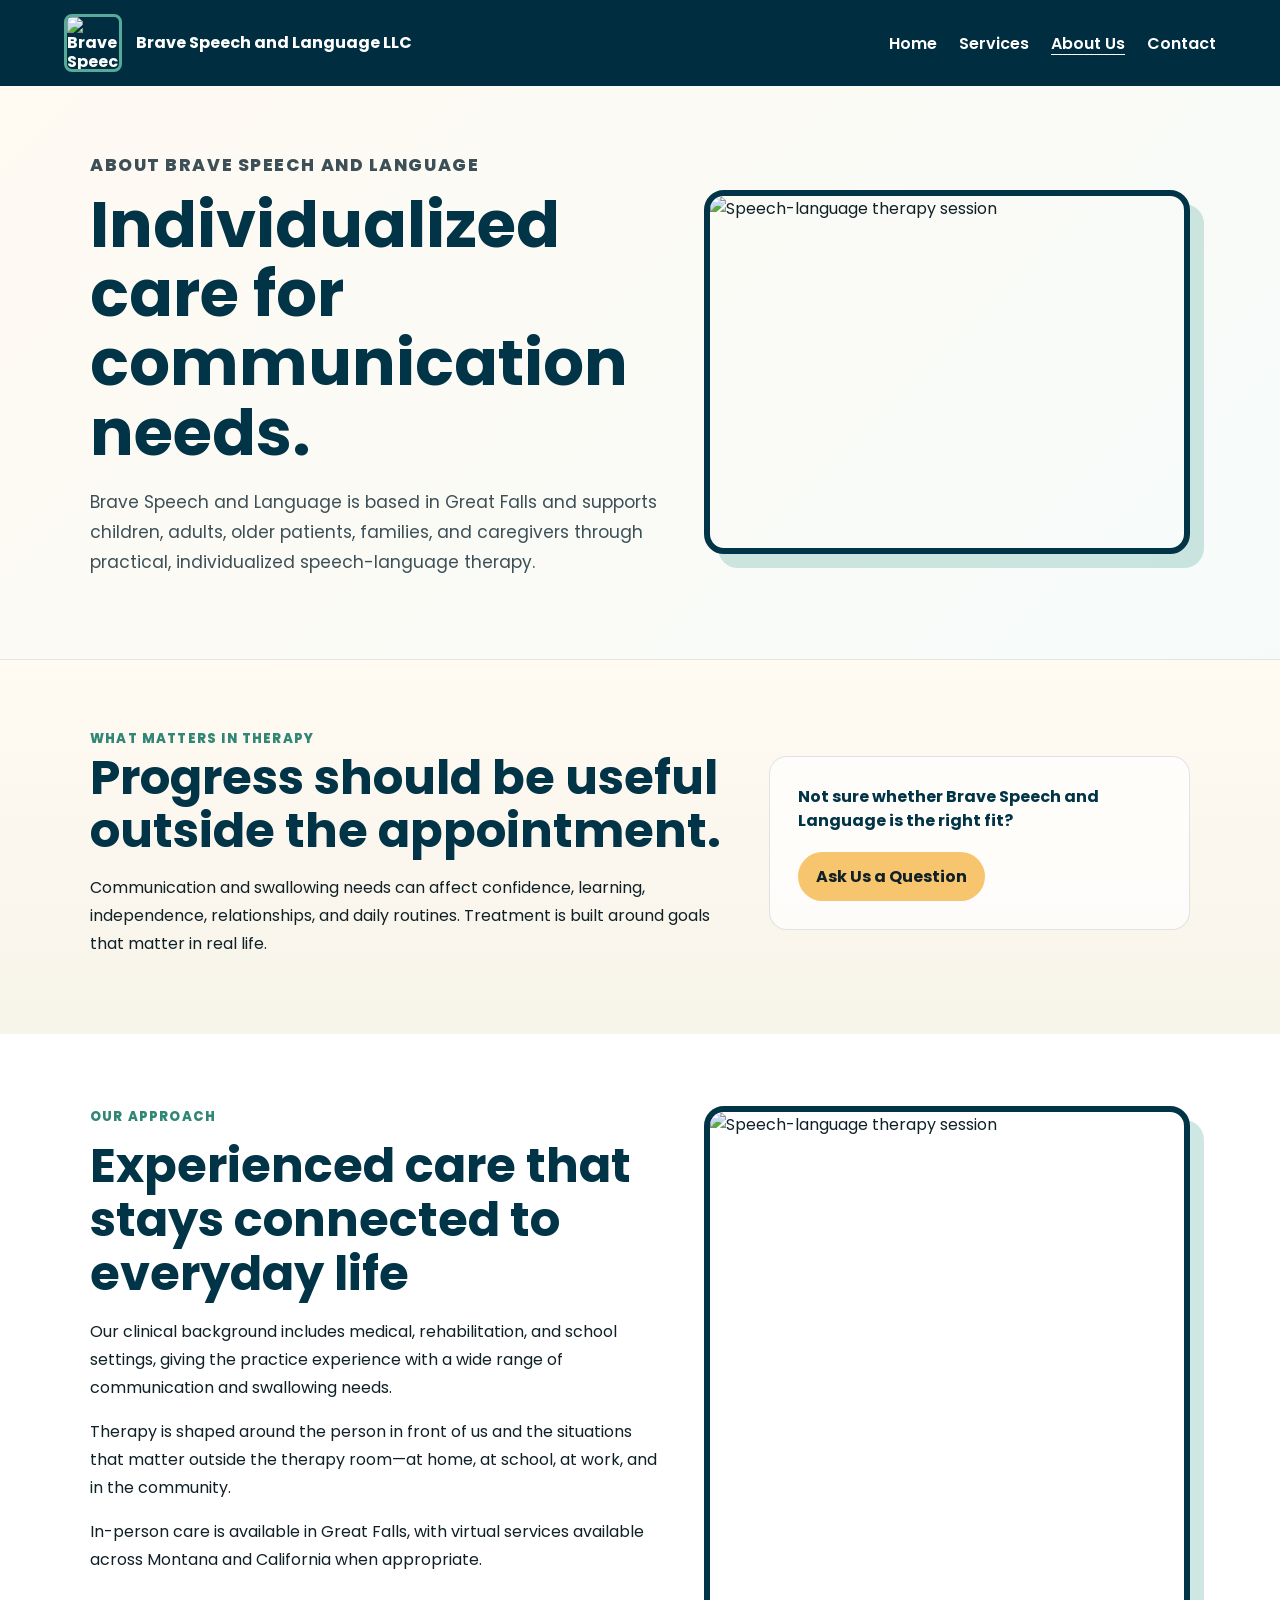
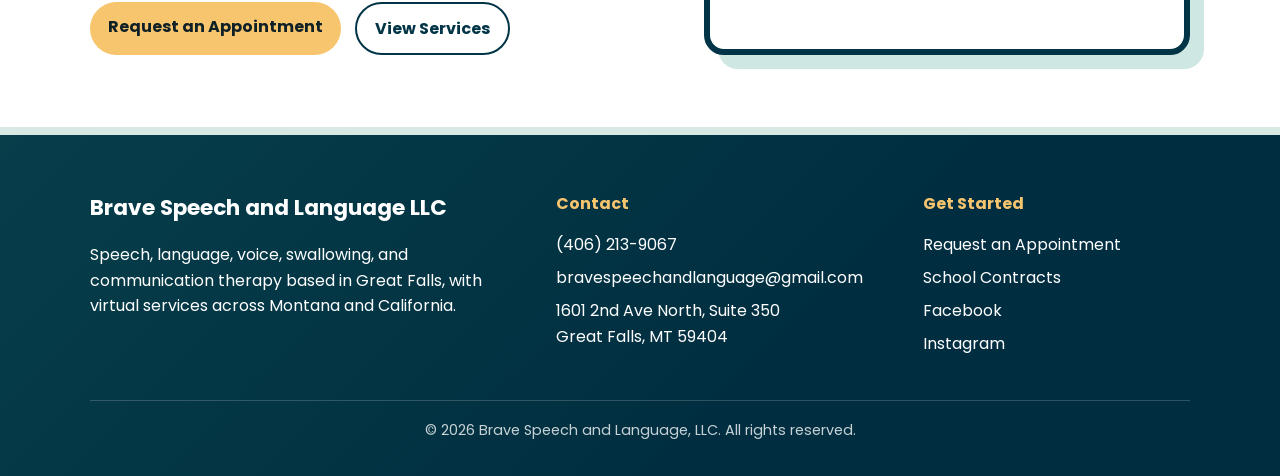
==== about.html @ a44c9393 "Add files via upload" ====
<!DOCTYPE html>
<html lang="en">
<head>
    <meta charset="UTF-8">
    <meta name="viewport" content="width=device-width, initial-scale=1.0">
    <meta name="description" content="Learn about Brave Speech and Language, a Great Falls-based speech-language pathology practice serving patients in person and through virtual care across Montana and California.">
    <title>About | Brave Speech and Language</title>
    <link rel="preconnect" href="https://fonts.googleapis.com">
    <link rel="preconnect" href="https://fonts.gstatic.com" crossorigin>
    <link href="https://fonts.googleapis.com/css2?family=Poppins:wght@400;500;600;700;800&display=swap" rel="stylesheet">
    <link rel="stylesheet" href="css/global.css">
</head>
<body>
    <header>
        <nav class="navbar" aria-label="Primary navigation">
            <a href="index.html" class="brand"><img src="imageFolder/BraveSpeechLogov2SaturatedWhite.jpg" alt="Brave Speech and Language logo" class="logo"><span>Brave Speech and Language LLC</span></a>
            <input type="checkbox" id="menu-checkbox">
            <label aria-label="Open navigation menu" class="hamburger-menu" for="menu-checkbox"><span class="menu-icon"></span><span class="menu-icon"></span><span class="menu-icon"></span></label>
            <ul class="nav-links"><li><a href="index.html">Home</a></li><li><a href="services.html">Services</a></li><li><a href="about.html" aria-current="page">About Us</a></li><li><a href="contact.html">Contact</a></li></ul>
        </nav>
    </header>

    <main>
        <section class="page-hero warm-page-hero">
            <div class="section-inner about-hero-grid">
                <div>
                    <p class="eyebrow">About Brave Speech and Language</p>
                    <h1>Individualized care for communication needs.</h1>
                    <p>Brave Speech and Language is based in Great Falls and supports children, adults, older patients, families, and caregivers through practical, individualized speech-language therapy.</p>
                </div>
                <img src="imageFolder\SoundingItOut.avif" alt="Speech-language therapy session" class="hero-image">
            </div>
        </section>
        <section class="about-closing">
            <div class="section-inner about-closing-grid">
                <div>
                    <p class="eyebrow">What matters in therapy</p>
                    <h2>Progress should be useful outside the appointment.</h2>
                    <p>Communication and swallowing needs can affect confidence, learning, independence, relationships, and daily routines. Treatment is built around goals that matter in real life.</p>
                </div>
                <div class="about-closing-action">
                    <p>Not sure whether Brave Speech and Language is the right fit?</p>
                    <a class="primary-button" href="contact.html">Ask Us a Question</a>
                </div>
            </div>
        </section>
        <section>
            <div class="section-inner about-story-grid">
                <div class="about-copy">
                    <p class="eyebrow">Our Approach</p>
                    <h2>Experienced care that stays connected to everyday life</h2>
                    <p>Our clinical background includes medical, rehabilitation, and school settings, giving the practice experience with a wide range of communication and swallowing needs.</p>
                    <p>Therapy is shaped around the person in front of us and the situations that matter outside the therapy room—at home, at school, at work, and in the community.</p>
                    <p>In-person care is available in Great Falls, with virtual services available across Montana and California when appropriate.</p>
                    <div class="page-actions"><a class="primary-button" href="https://app.pteverywhere.com/s/bravespeechandlanguage/register" target="_blank" rel="noopener noreferrer">Request an Appointment</a><a class="secondary-button" href="services.html">View Services</a></div>
                </div>
                <img src="imageFolder/Reading.jpg" alt="Speech-language therapy session" class="hero-image">
            </div>
        </section>
    </main>

    <footer class="site-footer">
        <div class="section-inner footer-grid">
            <div><h2>Brave Speech and Language LLC</h2><p>Speech, language, voice, swallowing, and communication therapy based in Great Falls, with virtual services across Montana and California.</p></div>
            <div><h3>Contact</h3><a href="tel:4062139067">(406) 213-9067</a><a href="mailto:bravespeechandlanguage@gmail.com">bravespeechandlanguage@gmail.com</a><p>1601 2nd Ave North, Suite 350<br>Great Falls, MT 59404</p></div>
            <div><h3>Get Started</h3><a href="https://app.pteverywhere.com/s/bravespeechandlanguage/register" target="_blank" rel="noopener noreferrer">Request an Appointment</a><a href="services.html#schools">School Contracts</a><a href="https://www.facebook.com/BraveSpeechandLanguage" target="_blank" rel="noopener noreferrer">Facebook</a><a href="https://www.instagram.com/brave_speech/" target="_blank" rel="noopener noreferrer">Instagram</a></div>
        </div>
        <div class="section-inner footer-bottom"><p>&copy; 2026 Brave Speech and Language, LLC. All rights reserved.</p></div>
    </footer>
</body>
</html>
---- css/global.css ----
* {
    box-sizing: border-box;
}

:root {
    --ink: #102027;
    --navy: #002e40;
    --navy-2: #013446;
    --teal: #328675;
    --mint: #55aa99;
    --wash: #f6fbfa;
    --warm-wash: #fffaf2;
    --gold: hsl(38, 90%, 70%);
    --border: rgba(1, 52, 70, 0.14);
    --shadow: 0 14px 34px rgba(0, 0, 0, 0.08);
}

html {
    scroll-behavior: smooth;
}

body {
    margin: 0;
    font-family: 'Poppins', sans-serif;
    background: #fff;
    color: var(--ink);
    text-align: left;
    padding-top: 86px;
}

img {
    display: block;
    max-width: 100%;
}

a {
    color: inherit;
}

section {
    padding: 72px 0;
}

.section-inner {
    width: min(1100px, 92%);
    margin: 0 auto;
}

.eyebrow {
    margin: 0 0 10px;
    color: var(--teal);
    font-size: 0.82rem;
    font-weight: 800;
    letter-spacing: 0.09em;
    text-transform: uppercase;
}

.section-intro {
    max-width: 720px;
    line-height: 1.75;
    color: #3e5057;
}
.services-section .section-intro {
    color: #e6f2ef;
}
.navbar {
    position: fixed;
    top: 0;
    left: 0;
    z-index: 15;
    display: flex;
    align-items: center;
    gap: 24px;
    width: 100%;
    min-height: 86px;
    padding: 12px 5%;
    background: var(--navy);
}

.brand {
    display: flex;
    align-items: center;
    gap: 14px;
    max-width: 360px;
    color: #fff;
    font-weight: 700;
    line-height: 1.2;
    text-decoration: none;
}

.logo {
    width: 58px;
    height: 58px;
    flex: 0 0 auto;
    object-fit: cover;
    border: 3px solid var(--mint);
    border-radius: 8px;
}

#menu-checkbox {
    display: none;
}

.hamburger-menu {
    display: none;
}

.nav-links {
    display: flex;
    align-items: center;
    gap: 22px;
    margin: 0 0 0 auto;
    padding: 0;
    list-style: none;
}

.nav-links a {
    color: #fff;
    font-weight: 600;
    text-decoration: none;
}

.nav-links a:hover,
.nav-links a:focus-visible,
.nav-links a[aria-current="page"] {
    text-decoration: underline;
    text-underline-offset: 5px;
}

.hero {
    padding: 76px 0;
}

.hero-grid {
    display: grid;
    grid-template-columns: 1.08fr 0.92fr;
    gap: 52px;
    align-items: center;
}

.hero h1,
.page-hero h1 {
    max-width: 760px;
    margin: 0 0 20px;
    color: var(--navy-2);
    font-size: clamp(2.25rem, 5vw, 4rem);
    line-height: 1.08;
}

.hero-copy > p:not(.eyebrow),
.page-hero p {
    max-width: 690px;
    font-size: 1.08rem;
    line-height: 1.75;
}

.hero-image {
    width: 100%;
    aspect-ratio: 4 / 3;
    object-fit: cover;
    border: 6px solid var(--navy-2);
    border-radius: 20px;
    box-shadow: 14px 14px 0 rgba(85, 170, 153, 0.28);
}

.hero-actions,
.page-actions {
    display: flex;
    flex-wrap: wrap;
    gap: 14px;
    margin-top: 28px;
}

.primary-button,
.secondary-button {
    display: inline-block;
    padding: 12px 18px;
    border-radius: 999px;
    font-weight: 700;
    text-decoration: none;
}

.primary-button {
    background: var(--gold);
    color: var(--ink);
}

.primary-button:hover,
.primary-button:focus-visible {
    filter: brightness(0.96);
}

.secondary-button {
    border: 2px solid var(--navy-2);
    color: var(--navy-2);
}

.trust-strip {
    padding: 28px 0;
    background: var(--wash);
}

.trust-grid {
    display: grid;
    grid-template-columns: repeat(4, 1fr);
    gap: 16px;
}

.trust-grid article {
    padding: 18px;
    background: #fff;
    border: 1px solid var(--border);
    border-radius: 14px;
}

.trust-grid strong {
    display: block;
    margin-bottom: 6px;
    color: var(--navy-2);
}

.trust-grid span {
    line-height: 1.5;
}

.mission-strip {
    padding: 48px 0;
}

.mission-strip-inner {
    padding: 12px 0 12px 28px;
    border-left: 6px solid var(--mint);
}

.mission-strip p:last-child {
    max-width: 850px;
    margin: 0;
    color: var(--navy-2);
    font-size: clamp(1.22rem, 2vw, 1.65rem);
    line-height: 1.55;
}

.who-layout,
.about-grid,
.contact-grid,
.school-contract-grid {
    display: grid;
    grid-template-columns: 0.9fr 1.1fr;
    gap: 52px;
    align-items: start;
}

.who-heading h2,
.section-heading,
.contact-copy h2,
.about-copy h2 {
    margin: 0 0 18px;
    color: var(--navy-2);
    font-size: clamp(2rem, 4vw, 3rem);
    line-height: 1.12;
}

.who-heading p,
.about-copy p,
.contact-copy p {
    line-height: 1.75;
}

.who-list {
    display: grid;
    gap: 10px;
}

.who-list article {
    display: grid;
    grid-template-columns: auto 1fr;
    gap: 18px;
    padding: 22px 0;
    border-bottom: 1px solid var(--border);
}

.who-list article > span {
    color: var(--teal);
    font-weight: 800;
}

.who-list h3 {
    margin: 0 0 8px;
    color: var(--navy-2);
}

.who-list p {
    margin: 0;
    line-height: 1.65;
}

.services-section {
    padding: 68px 0;
    background: linear-gradient(to top right, var(--navy-2), var(--teal));
    color: #fff;
}

.services-section .eyebrow {
    color: #d9f0ea;
}

.service-grid,
.process-grid,
.service-category-grid {
    display: grid;
    grid-template-columns: repeat(3, 1fr);
    gap: 22px;
    margin-top: 32px;
}

.service-card,
.process-card,
.service-category,
.info-card {
    padding: 24px;
    background: #fff;
    color: var(--ink);
    border: 1px solid var(--border);
    border-radius: 16px;
    box-shadow: 0 10px 24px rgba(0, 0, 0, 0.06);
}

.service-card h3,
.process-card h3,
.service-category h2,
.info-card h2,
.info-card h3 {
    margin-top: 0;
    color: var(--navy-2);
}

.service-card p,
.process-card p,
.service-category p,
.info-card p {
    line-height: 1.68;
}

.service-card .secondary-button {
    margin-top: 8px;
}

.process-section,
.contact-cta,
.page-hero,
.soft-section {
    background: var(--wash);
}

.service-category ul {
    display: grid;
    gap: 9px;
    margin: 18px 0 0;
    padding-left: 20px;
    line-height: 1.55;
}

.school-contract-panel {
    padding: 34px;
    border: 1px solid var(--border);
    border-radius: 20px;
    background: var(--navy-2);
    color: #fff;
}

.school-contract-panel h2 {
    margin-top: 0;
    color: #fff;
}

.school-contract-panel p {
    line-height: 1.7;
}

.contact-panel {
    display: grid;
    grid-template-columns: minmax(0, 1.1fr) minmax(280px, 0.9fr);
    gap: 40px;
    align-items: start;
    padding: 42px;
    overflow: hidden;
    background: #fff;
    border: 1px solid var(--border);
    border-radius: 22px;
    box-shadow: var(--shadow);
}

.contact-details {
    min-width: 0;
    padding: 28px;
    background: var(--navy-2);
    color: #fff;
    border-radius: 18px;
    overflow-wrap: anywhere;
}

.contact-details p {
    margin-top: 0;
    line-height: 1.6;
}

.contact-details a {
    color: #fff;
}

.contact-details .primary-button {
    margin-top: 10px;
    color: var(--ink);
}

.page-hero {
    padding: 64px 0;
}

.page-hero p {
    color: #3e5057;
}

.about-grid {
    grid-template-columns: 1.2fr 0.8fr;
}

.about-points {
    display: grid;
    gap: 16px;
}

.about-points .info-card {
    box-shadow: none;
}
.school-highlight img {
    max-width: 100%;
    height: auto;
    border-radius: 12px;
    margin-bottom: 18px;
}
.contact-grid {
    grid-template-columns: 1fr 1fr;
}

.contact-methods {
    display: grid;
    gap: 16px;
}

.contact-method {
    padding: 22px;
    border: 1px solid var(--border);
    border-radius: 16px;
    background: #fff;
}

.contact-method h2 {
    margin: 0 0 8px;
    color: var(--navy-2);
    font-size: 1.15rem;
}

.contact-method p {
    margin: 0;
    line-height: 1.65;
    overflow-wrap: anywhere;
}

.contact-method a {
    color: var(--navy-2);
}

.error-panel {
    max-width: 760px;
    margin: 0 auto;
    padding: 56px 0 72px;
    text-align: center;
}

.error-code {
    margin: 0;
    color: var(--mint);
    font-size: clamp(4.5rem, 14vw, 8rem);
    font-weight: 800;
    line-height: 1;
}

.error-panel h1 {
    margin: 14px 0;
    color: var(--navy-2);
    font-size: clamp(2rem, 5vw, 3.2rem);
}

.error-panel > p:not(.error-code) {
    max-width: 590px;
    margin: 0 auto;
    line-height: 1.7;
}

.site-footer {
    padding: 56px 0 24px;
    background: var(--navy);
    color: #fff;
}

.footer-grid {
    display: grid;
    grid-template-columns: 1.3fr 1fr 0.8fr;
    gap: 32px;
}

.site-footer h2,
.site-footer h3 {
    margin-top: 0;
}

.site-footer h2 {
    font-size: 1.35rem;
}

.site-footer h3 {
    color: var(--gold);
    font-size: 1rem;
}

.site-footer p {
    margin: 0 0 10px;
    line-height: 1.6;
}

.site-footer a {
    display: block;
    color: #fff;
    text-decoration: none;
    overflow-wrap: anywhere;
}

.site-footer a:hover,
.site-footer a:focus-visible {
    text-decoration: underline;
}

.footer-bottom {
    display: flex;
    align-items: center;
    justify-content: center;
    gap: 18px;
    margin-top: 36px;
    padding-top: 18px;
    border-top: 1px solid rgba(255, 255, 255, 0.18);
    color: rgba(255, 255, 255, 0.78);
    font-size: 0.9rem;
    text-align: center;
}

.footer-logo {
    max-height: 54px;
    width: auto;
}

@media (max-width: 840px) {
    body {
        padding-top: 82px;
    }

    section {
        padding: 56px 0;
    }

    .navbar {
        min-height: 82px;
        flex-wrap: wrap;
        gap: 12px;
    }

    .brand {
        max-width: 245px;
        font-size: 0.92rem;
    }

    .logo {
        width: 52px;
        height: 52px;
    }

    .hamburger-menu {
        display: flex;
        flex-direction: column;
        gap: 5px;
        margin-left: auto;
        padding: 10px;
        cursor: pointer;
    }

    .hamburger-menu .menu-icon {
        display: block;
        width: 28px;
        height: 3px;
        margin: 0;
        padding: 0;
        background: #fff;
        border-radius: 999px;
    }

    .nav-links {
        display: none;
        width: 100%;
        flex-direction: column;
        align-items: flex-start;
        gap: 12px;
        margin: 0;
        padding: 18px;
        background: var(--navy-2);
        border-radius: 12px;
    }

    #menu-checkbox:checked ~ .nav-links {
        display: flex;
    }

    .hero-grid,
    .trust-grid,
    .service-grid,
    .process-grid,
    .service-category-grid,
    .who-layout,
    .about-grid,
    .contact-grid,
    .contact-panel,
    .school-contract-grid {
        grid-template-columns: 1fr;
    }

    .hero {
        padding-top: 58px;
    }

    .hero-grid,
    .who-layout,
    .about-grid,
    .contact-grid {
        gap: 30px;
    }

    .contact-panel {
        padding: 28px;
    }

    .footer-grid {
        grid-template-columns: 1fr;
    }

    .footer-bottom {
        flex-direction: column;
    }
}

@media (max-width: 480px) {
    .brand span {
        max-width: 165px;
    }

    .section-inner {
        width: min(100% - 32px, 1100px);
    }

    .hero h1,
    .page-hero h1 {
        font-size: clamp(2rem, 11vw, 2.7rem);
    }

    .contact-panel,
    .school-contract-panel {
        padding: 22px;
    }
}


/* Client-directed refinements: warmer secondary pages, photo slots, and school-contract pathway */
.warm-page-hero {
    background: linear-gradient(135deg, var(--warm-wash), var(--wash));
}

.about-hero-grid,
.contact-hero-grid,
.about-story-grid,
.school-highlight-grid,
.school-contact-strip {
    display: grid;
    grid-template-columns: minmax(0, 1.08fr) minmax(280px, 0.92fr);
    gap: 44px;
    align-items: center;
}

.photo-placeholder {
    min-height: 280px;
    display: flex;
    flex-direction: column;
    align-items: center;
    justify-content: center;
    gap: 8px;
    padding: 28px;
    border: 2px dashed rgba(50, 134, 117, 0.55);
    border-radius: 22px;
    background: linear-gradient(145deg, rgba(255,255,255,0.85), rgba(246,251,250,0.92));
    color: var(--navy-2);
    text-align: center;
}

.photo-placeholder span {
    font-weight: 800;
    letter-spacing: 0.02em;
}

.photo-placeholder small {
    max-width: 260px;
    color: #5d6d72;
    line-height: 1.5;
}

.portrait-placeholder {
    min-height: 430px;
}

.landscape-placeholder {
    min-height: 300px;
}

.about-story-grid {
    align-items: stretch;
}

.values-grid {
    display: grid;
    grid-template-columns: repeat(3, 1fr);
    gap: 20px;
}

.value-card {
    padding: 28px;
    border-top: 4px solid var(--mint);
    border-radius: 0 0 16px 16px;
    background: #fff;
}

.value-card > span {
    color: var(--teal);
    font-weight: 800;
}

.value-card h3 {
    margin: 8px 0 10px;
    color: var(--navy-2);
}

.value-card p {
    margin: 0;
    line-height: 1.68;
}

.contact-side-stack {
    display: grid;
    gap: 18px;
}

.appointment-card {
    box-shadow: var(--shadow);
}

.service-area-card {
    padding: 26px;
    border: 1px solid var(--border);
    border-left: 5px solid var(--mint);
    border-radius: 16px;
    background: var(--warm-wash);
}

.service-area-card h2 {
    margin: 0 0 10px;
    color: var(--navy-2);
    font-size: 1.35rem;
}

.service-area-card p:last-child {
    margin-bottom: 0;
    line-height: 1.68;
}

.contact-method small {
    display: block;
    margin-top: 10px;
    color: #617278;
    line-height: 1.5;
}

.school-highlight {
    background: var(--warm-wash);
}

.school-highlight-action {
    padding: 28px;
    border: 1px solid rgba(1,52,70,0.16);
    border-radius: 18px;
    background: #fff;
}

.school-highlight-action p {
    margin-top: 0;
    color: var(--navy-2);
    font-weight: 700;
    line-height: 1.55;
}

.school-contact-strip {
    grid-template-columns: minmax(0, 1fr) auto;
}

.school-contact-strip h2 {
    margin: 0 0 12px;
    color: var(--navy-2);
}

.school-contact-strip p:last-child {
    max-width: 760px;
    margin-bottom: 0;
    line-height: 1.7;
}

.site-footer a {
    display: block;
    margin-bottom: 8px;
    color: #fff;
    text-decoration: none;
}

@media (max-width: 840px) {
    .about-hero-grid,
    .contact-hero-grid,
    .about-story-grid,
    .school-highlight-grid,
    .school-contact-strip,
    .values-grid {
        grid-template-columns: 1fr;
    }

    .photo-placeholder,
    .portrait-placeholder,
    .landscape-placeholder {
        min-height: 240px;
    }

    .school-contact-strip .secondary-button {
        justify-self: start;
    }
}

/* About-page simplification after client review */
.about-closing {
    position: relative;
    padding: 68px 0 76px;
    background: linear-gradient(180deg, #fffaf2 0%, #f7f4ea 100%);
    border-top: 1px solid rgba(1, 52, 70, 0.08);
}

.about-closing-grid {
    display: grid;
    grid-template-columns: minmax(0, 1.2fr) minmax(260px, 0.8fr);
    gap: 48px;
    align-items: center;
}

.about-closing h2 {
    max-width: 700px;
    margin: 0 0 16px;
    color: var(--navy-2);
    font-size: clamp(2rem, 4vw, 3rem);
    line-height: 1.12;
}

.about-closing p {
    max-width: 720px;
    margin-bottom: 0;
    line-height: 1.75;
}

.about-closing-action {
    padding: 28px;
    background: rgba(255, 255, 255, 0.7);
    border: 1px solid rgba(1, 52, 70, 0.12);
    border-radius: 18px;
}

.about-closing-action p {
    margin: 0 0 18px;
    color: var(--navy-2);
    font-weight: 700;
    line-height: 1.55;
}

/* Soften the visual handoff into the footer instead of a white-to-navy stripe. */
.about-closing + .site-footer,
main:has(.about-closing) + .site-footer {
    border-top: 8px solid #d8e9e4;
    background: linear-gradient(135deg, #073e4a 0%, var(--navy) 62%);
}

@media (max-width: 840px) {
    .about-closing-grid {
        grid-template-columns: 1fr;
        gap: 28px;
    }
}
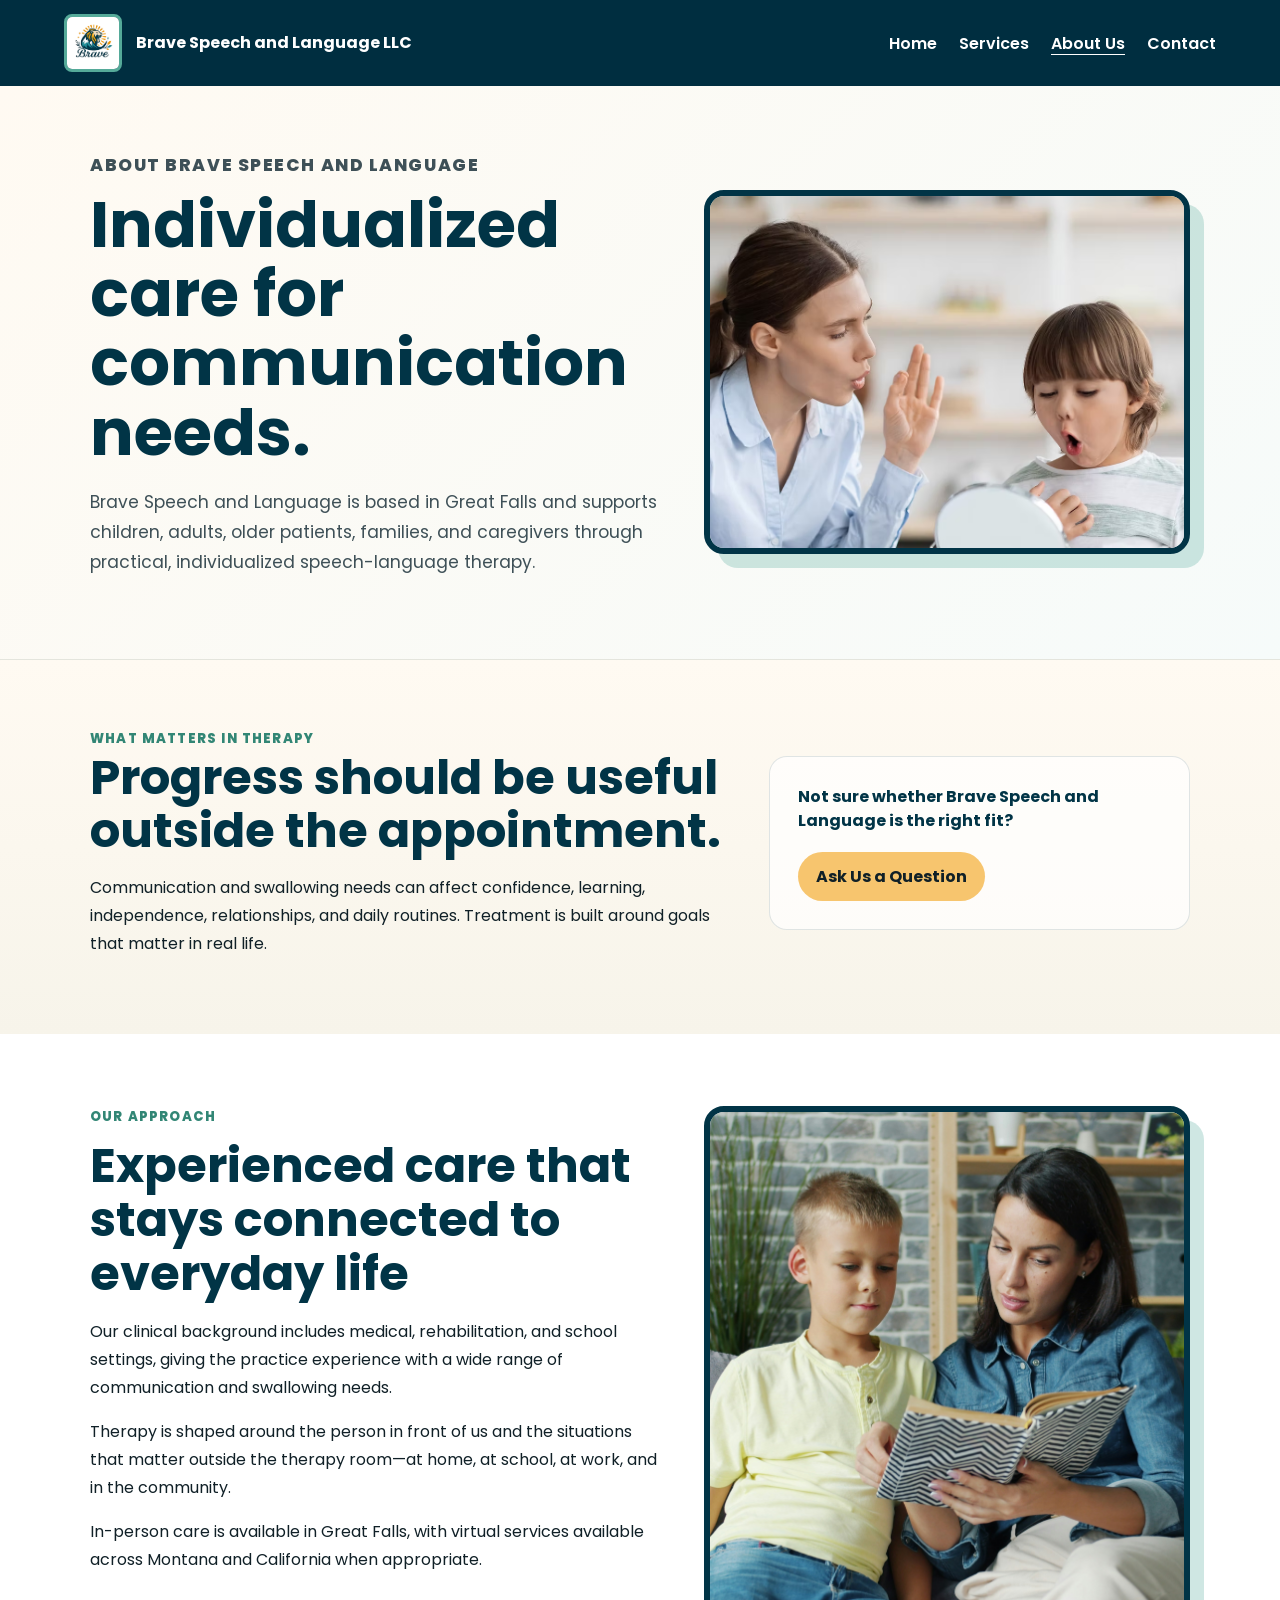
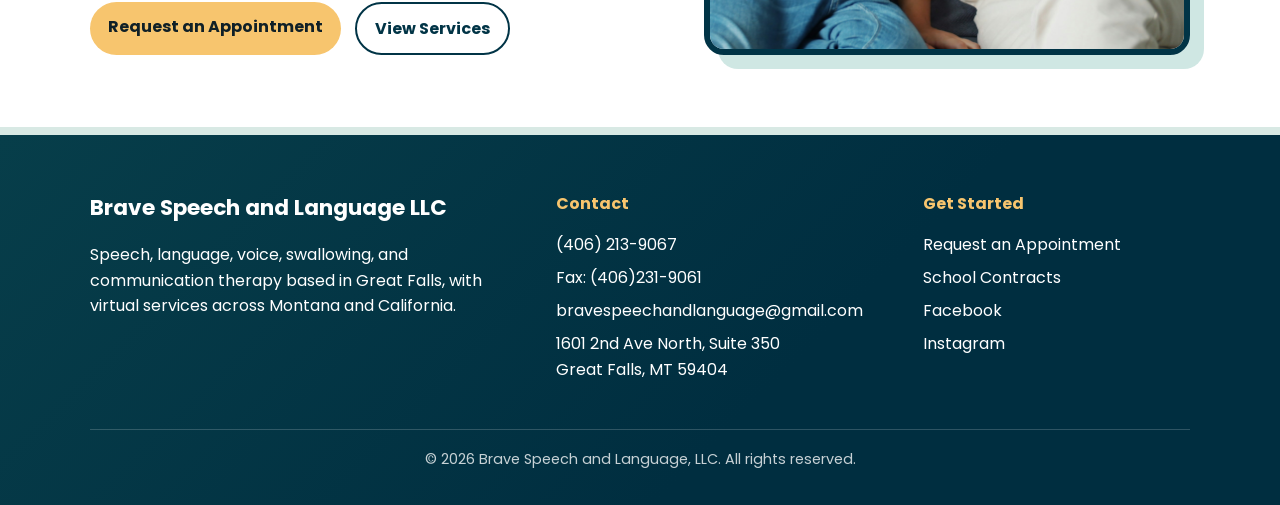
==== commit 97593f43: "Add fax number to contact section Updated contact information to include fax number." ====
--- a/about.html
+++ b/about.html
@@ -62,7 +62,7 @@
     <footer class="site-footer">
         <div class="section-inner footer-grid">
             <div><h2>Brave Speech and Language LLC</h2><p>Speech, language, voice, swallowing, and communication therapy based in Great Falls, with virtual services across Montana and California.</p></div>
-            <div><h3>Contact</h3><a href="tel:4062139067">(406) 213-9067</a><a href="mailto:bravespeechandlanguage@gmail.com">bravespeechandlanguage@gmail.com</a><p>1601 2nd Ave North, Suite 350<br>Great Falls, MT 59404</p></div>
+            <div><h3>Contact</h3><a href="tel:4062139067">(406) 213-9067</a><a href="fax:4062139061">Fax: (406)231-9061</a><a href="mailto:bravespeechandlanguage@gmail.com">bravespeechandlanguage@gmail.com</a><p>1601 2nd Ave North, Suite 350<br>Great Falls, MT 59404</p></div>
             <div><h3>Get Started</h3><a href="https://app.pteverywhere.com/s/bravespeechandlanguage/register" target="_blank" rel="noopener noreferrer">Request an Appointment</a><a href="services.html#schools">School Contracts</a><a href="https://www.facebook.com/BraveSpeechandLanguage" target="_blank" rel="noopener noreferrer">Facebook</a><a href="https://www.instagram.com/brave_speech/" target="_blank" rel="noopener noreferrer">Instagram</a></div>
         </div>
         <div class="section-inner footer-bottom"><p>&copy; 2026 Brave Speech and Language, LLC. All rights reserved.</p></div>
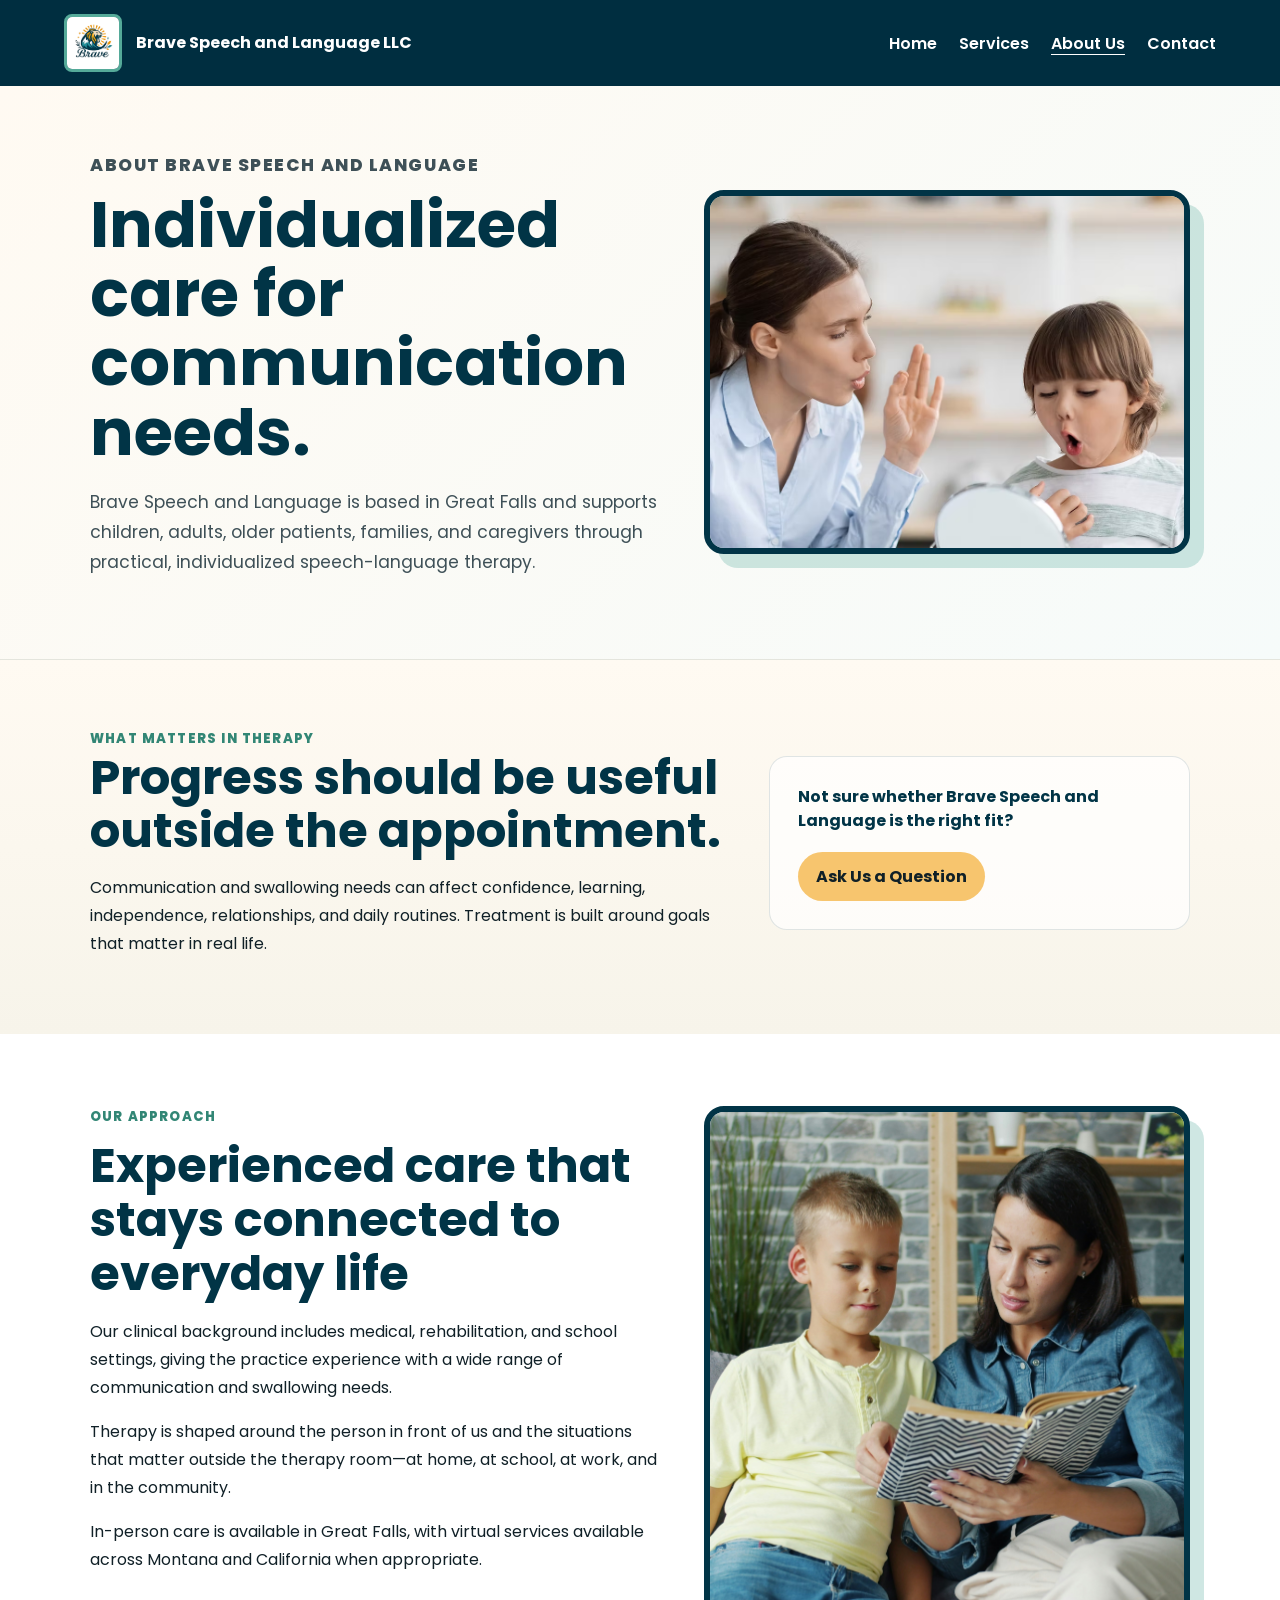
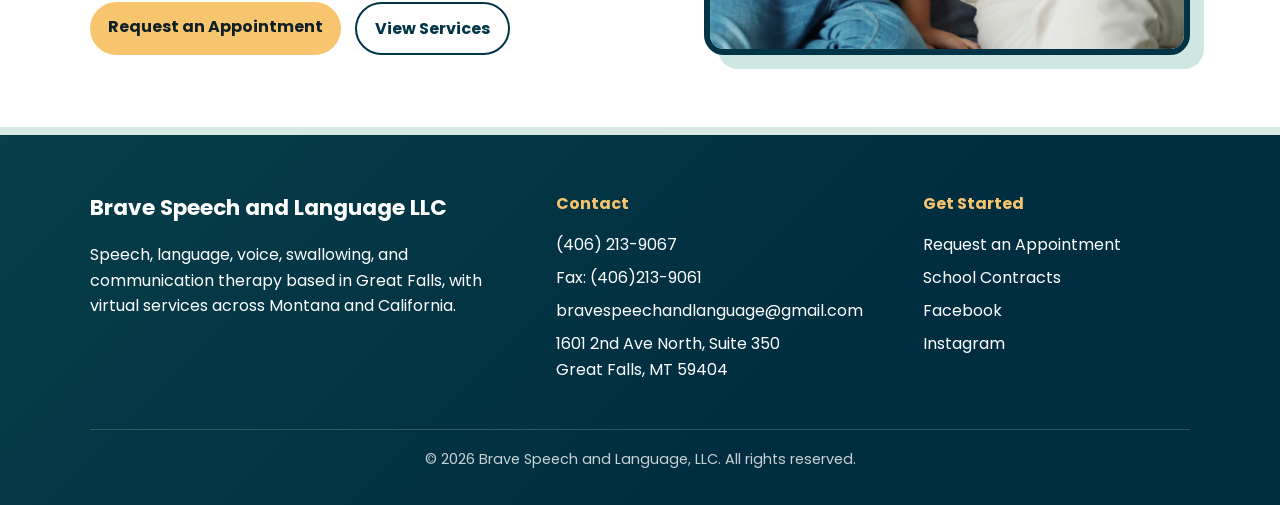
==== commit 878e2b41: "Fix formatting of contact information in footer" ====
--- a/about.html
+++ b/about.html
@@ -62,7 +62,7 @@
     <footer class="site-footer">
         <div class="section-inner footer-grid">
             <div><h2>Brave Speech and Language LLC</h2><p>Speech, language, voice, swallowing, and communication therapy based in Great Falls, with virtual services across Montana and California.</p></div>
-            <div><h3>Contact</h3><a href="tel:4062139067">(406) 213-9067</a><a href="fax:4062139061">Fax: (406)231-9061</a><a href="mailto:bravespeechandlanguage@gmail.com">bravespeechandlanguage@gmail.com</a><p>1601 2nd Ave North, Suite 350<br>Great Falls, MT 59404</p></div>
+            <div><h3>Contact</h3><a href="tel:4062139067">(406) 213-9067</a><a href="fax:4062139061">Fax: (406)213-9061</a><a href="mailto:bravespeechandlanguage@gmail.com">bravespeechandlanguage@gmail.com</a><p>1601 2nd Ave North, Suite 350<br>Great Falls, MT 59404</p></div>
             <div><h3>Get Started</h3><a href="https://app.pteverywhere.com/s/bravespeechandlanguage/register" target="_blank" rel="noopener noreferrer">Request an Appointment</a><a href="services.html#schools">School Contracts</a><a href="https://www.facebook.com/BraveSpeechandLanguage" target="_blank" rel="noopener noreferrer">Facebook</a><a href="https://www.instagram.com/brave_speech/" target="_blank" rel="noopener noreferrer">Instagram</a></div>
         </div>
         <div class="section-inner footer-bottom"><p>&copy; 2026 Brave Speech and Language, LLC. All rights reserved.</p></div>
